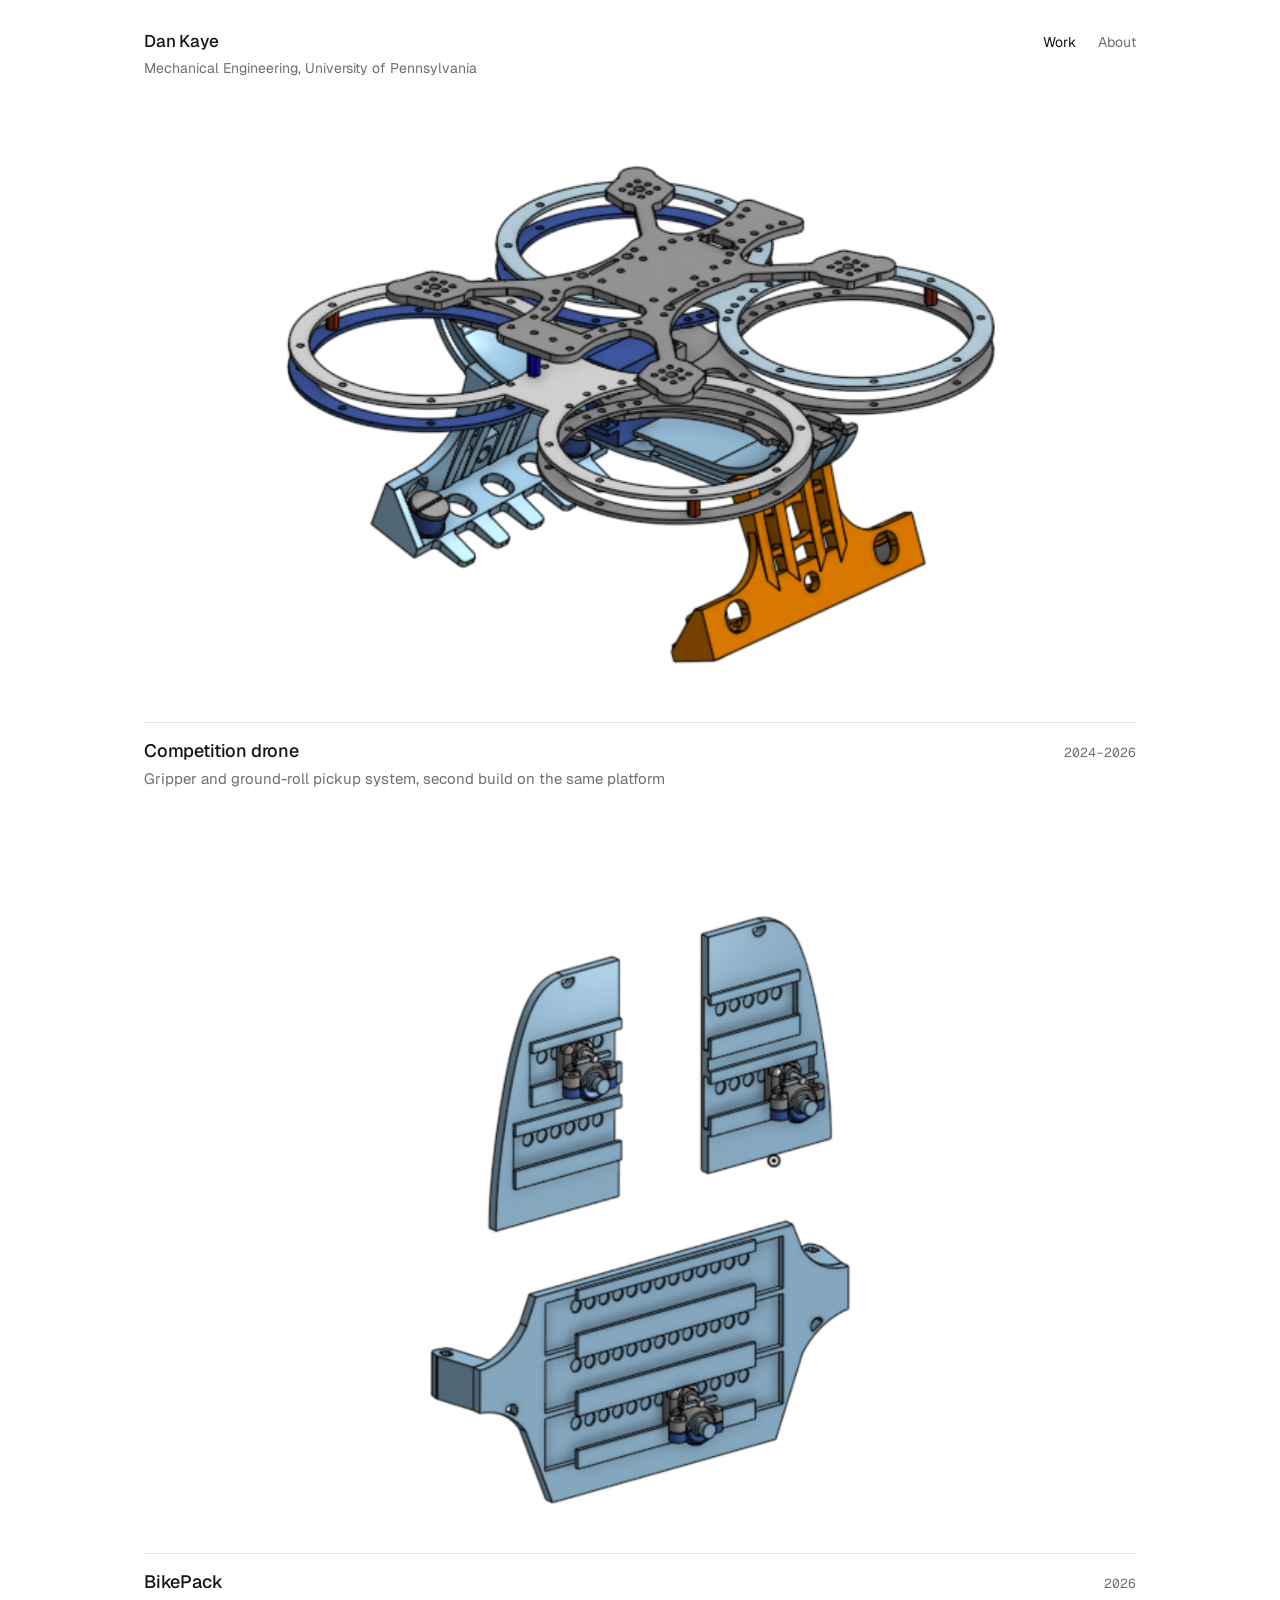
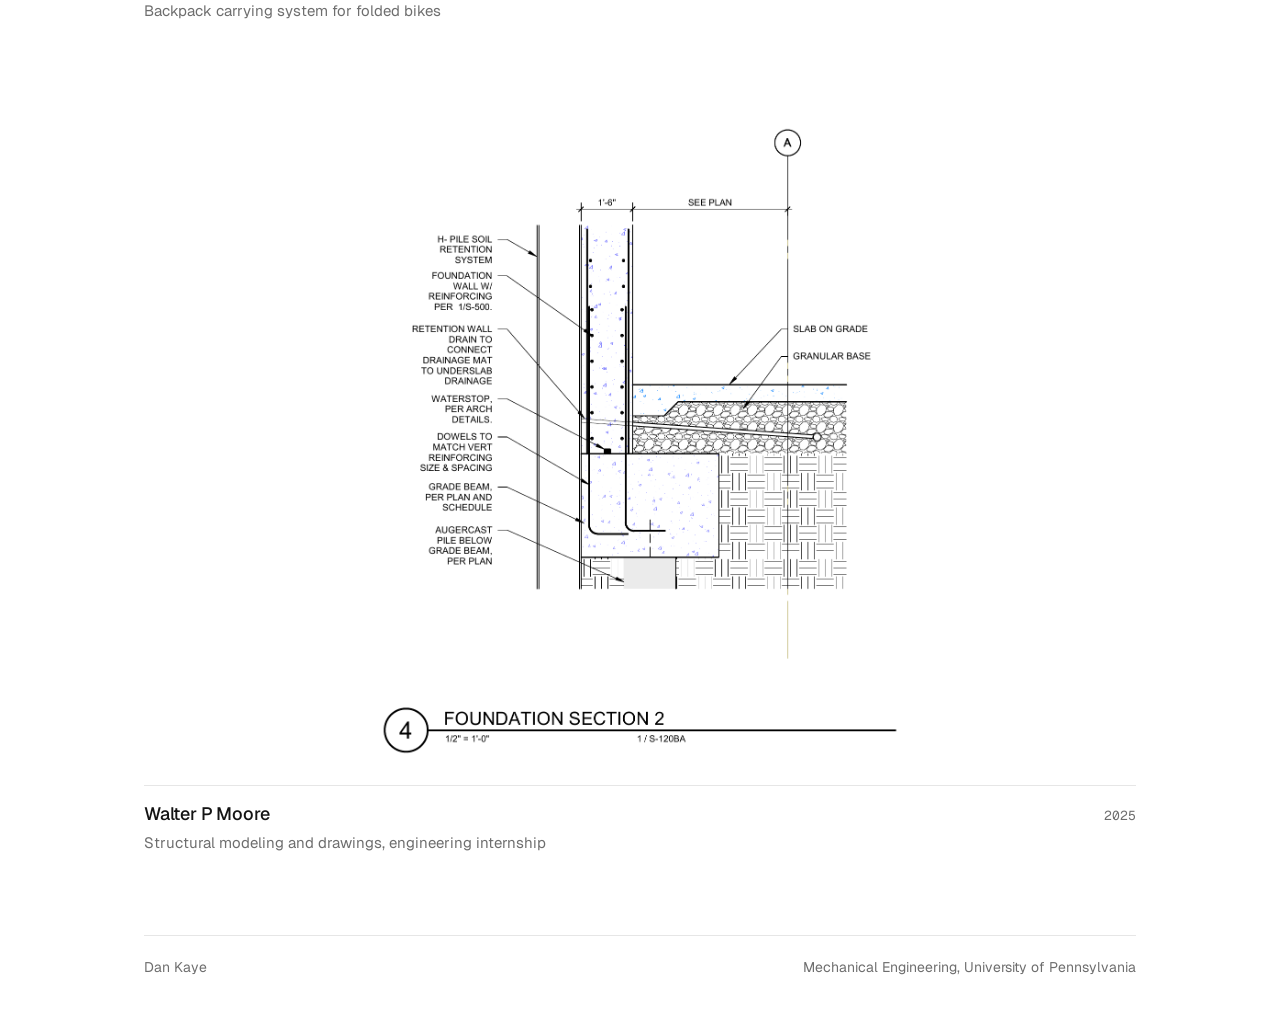
==== index.html @ 19b52ac4 "Build portfolio site: homepage, three project pages, about page Co-Authored-By: Claude Opus 5.5 <nor" ====
<!doctype html>
<html lang="en">
<head>
<meta charset="utf-8">
<meta name="viewport" content="width=device-width, initial-scale=1">
<title>Dan Kaye · Mechanical Engineering</title>
<meta name="description" content="Engineering portfolio of Dan Kaye, mechanical engineering student at the University of Pennsylvania.">
<link rel="preconnect" href="https://fonts.googleapis.com">
<link rel="preconnect" href="https://fonts.gstatic.com" crossorigin>
<link rel="stylesheet" href="https://fonts.googleapis.com/css2?family=Geist:wght@400;500&family=Geist+Mono:wght@400&display=swap">
<link rel="stylesheet" href="assets/site.css">
</head>
<body>
<div class="wrap">
  <header class="site-header">
    <div>
      <a class="site-name" href="./">Dan Kaye</a>
      <div class="site-sub">Mechanical Engineering, University of Pennsylvania</div>
    </div>
    <nav class="site-nav" aria-label="Main">
      <a href="./" aria-current="page">Work</a>
      <a href="about.html">About</a>
    </nav>
  </header>

  <main class="work">
    <a class="work-item" href="projects/drone.html">
      <div class="work-shot"><img src="assets/img/drone/gripper-build.png" width="757" height="546" alt="CAD render of the competition drone with its gripper and ground-roll casters"></div>
      <div class="caption">
        <div>
          <div class="caption-title">Competition drone</div>
          <div class="caption-desc">Gripper and ground-roll pickup system, second build on the same platform</div>
        </div>
        <div class="caption-year">2024–2026</div>
      </div>
    </a>

    <a class="work-item" href="projects/bikepack.html">
      <div class="work-shot"><img src="assets/img/bikepack/v2-assembly.png" width="530" height="722" alt="CAD render of the BikePack back plate, shoulder plates and locking anchors"></div>
      <div class="caption">
        <div>
          <div class="caption-title">BikePack</div>
          <div class="caption-desc">Backpack carrying system for folded bikes</div>
        </div>
        <div class="caption-year">2026</div>
      </div>
    </a>

    <a class="work-item" href="projects/walter-p-moore.html">
      <div class="work-shot"><img src="assets/img/wpm/detail4.png" width="1137" height="1370" alt="Foundation section detail from a structural drawing set"></div>
      <div class="caption">
        <div>
          <div class="caption-title">Walter P Moore</div>
          <div class="caption-desc">Structural modeling and drawings, engineering internship</div>
        </div>
        <div class="caption-year">2025</div>
      </div>
    </a>
  </main>

  <footer class="site-footer">
    <span>Dan Kaye</span>
    <span>Mechanical Engineering, University of Pennsylvania</span>
  </footer>
</div>
</body>
</html>
---- assets/site.css ----
/*
  Site styles. One column, images float on white, text stays quiet.
  Light-only by design: every render and drawing has a white background.
*/
:root {
  --paper: #ffffff;
  --ink: #141414;
  --quiet: #6e6e6e;
  --rule: #e6e6e6;
  --sans: 'Geist', system-ui, -apple-system, 'Segoe UI', Roboto, sans-serif;
  --mono: 'Geist Mono', ui-monospace, SFMono-Regular, Menlo, monospace;
  color-scheme: light;
}

*, *::before, *::after { box-sizing: border-box; }

html { -webkit-text-size-adjust: 100%; }

body {
  margin: 0;
  background: var(--paper);
  color: var(--ink);
  font-family: var(--sans);
  font-size: 16px;
  line-height: 1.6;
}

img { display: block; max-width: 100%; height: auto; }

a { color: inherit; }

a:focus-visible { outline: 2px solid var(--ink); outline-offset: 3px; }

.wrap { max-width: 1040px; margin: 0 auto; padding-inline: 24px; }

/* Header */
.site-header {
  display: flex;
  justify-content: space-between;
  align-items: baseline;
  gap: 16px;
  flex-wrap: wrap;
  padding-block: 28px 0;
}
.site-name { font-size: 17px; font-weight: 500; letter-spacing: -0.01em; text-decoration: none; }
.site-sub { color: var(--quiet); font-size: 14px; margin-top: 2px; }
.site-nav { display: flex; gap: 22px; font-size: 14px; }
.site-nav a { color: var(--quiet); text-decoration: none; }
.site-nav a:hover, .site-nav a[aria-current="page"] { color: var(--ink); }

/* Homepage project list */
.work { padding-block: 56px 40px; display: grid; gap: 104px; }
.work-item { display: block; text-decoration: none; }
.work-shot {
  display: flex;
  justify-content: center;
  align-items: center;
  min-height: min(62vh, 600px);
}
.work-shot img { max-height: min(70vh, 640px); width: auto; }
.caption {
  display: flex;
  justify-content: space-between;
  align-items: baseline;
  gap: 16px;
  border-top: 1px solid var(--rule);
  padding-top: 14px;
  margin-top: 28px;
}
.caption-title { font-size: 18px; font-weight: 500; letter-spacing: -0.01em; }
.caption-desc { color: var(--quiet); margin-top: 2px; font-size: 15px; }
.caption-year { font-family: var(--mono); font-size: 13px; color: var(--quiet); white-space: nowrap; }
.work-item:hover .caption-title { text-decoration: underline; text-underline-offset: 4px; text-decoration-thickness: 1px; }

/* Project pages */
.project { padding-block: 56px 24px; }
.back { font-size: 14px; color: var(--quiet); text-decoration: none; }
.back:hover { color: var(--ink); }
.project h1 {
  font-size: clamp(28px, 4vw, 36px);
  font-weight: 500;
  letter-spacing: -0.02em;
  line-height: 1.15;
  margin: 20px 0 10px;
  text-wrap: balance;
}
.lede { font-size: 18px; max-width: 640px; margin: 0; color: var(--ink); }

.facts {
  display: grid;
  grid-template-columns: repeat(auto-fit, minmax(170px, 1fr));
  gap: 16px 24px;
  border-top: 1px solid var(--rule);
  margin: 32px 0 0;
  padding-top: 16px;
}
.facts div { min-width: 0; }
.facts dt { font-family: var(--mono); font-size: 12px; color: var(--quiet); letter-spacing: 0.02em; }
.facts dd { margin: 4px 0 0; font-size: 15px; }

.hero { display: flex; justify-content: center; padding-block: 56px 24px; }
.hero img { max-height: min(75vh, 700px); width: auto; }

.prose { max-width: 640px; }
.prose h2 { font-size: 20px; font-weight: 500; letter-spacing: -0.01em; margin: 56px 0 12px; }
.prose p { margin: 0 0 14px; }
.prose ul { margin: 0 0 14px; padding-left: 20px; }
.prose li { margin-bottom: 10px; }
.prose strong { font-weight: 500; }

figure { margin: 0; }
.figure { margin-block: 48px; }
.figure .frame { display: flex; justify-content: center; }
.figure img { max-height: min(70vh, 640px); width: auto; }
.figure figcaption { color: var(--quiet); font-size: 14px; margin-top: 12px; text-align: center; }

.pair { display: grid; grid-template-columns: repeat(auto-fit, minmax(280px, 1fr)); gap: 32px; margin-block: 48px; align-items: end; }
.pair figure .frame { display: flex; justify-content: center; }
.pair img { max-height: 460px; width: auto; }
.pair figcaption { color: var(--quiet); font-size: 14px; margin-top: 12px; text-align: center; }

.next {
  display: flex;
  justify-content: space-between;
  gap: 16px;
  border-top: 1px solid var(--rule);
  margin-top: 72px;
  padding-top: 16px;
  font-size: 15px;
}
.next a { text-decoration: none; }
.next a:hover { text-decoration: underline; text-underline-offset: 4px; }
.next span { color: var(--quiet); font-size: 13px; font-family: var(--mono); display: block; }

/* About */
.about { padding-block: 56px 24px; }
.about h1 { font-size: clamp(28px, 4vw, 36px); font-weight: 500; letter-spacing: -0.02em; margin: 0 0 16px; }
.list { list-style: none; padding: 0; margin: 0; border-top: 1px solid var(--rule); }
.list li { display: flex; justify-content: space-between; align-items: baseline; gap: 16px; padding: 12px 0; border-bottom: 1px solid var(--rule); }
.list li span:last-child { color: var(--quiet); font-family: var(--mono); font-size: 13px; white-space: nowrap; }

/* Footer */
.site-footer {
  border-top: 1px solid var(--rule);
  margin-top: 40px;
  padding-block: 20px 36px;
  display: flex;
  justify-content: space-between;
  flex-wrap: wrap;
  gap: 12px;
  color: var(--quiet);
  font-size: 14px;
}

@media (max-width: 560px) {
  .work { gap: 72px; padding-block: 40px; }
  .work-shot { min-height: 0; }
  .caption { flex-direction: column; gap: 4px; }
  .hero { padding-block: 40px 16px; }
  .list li { flex-direction: column; gap: 2px; }
}
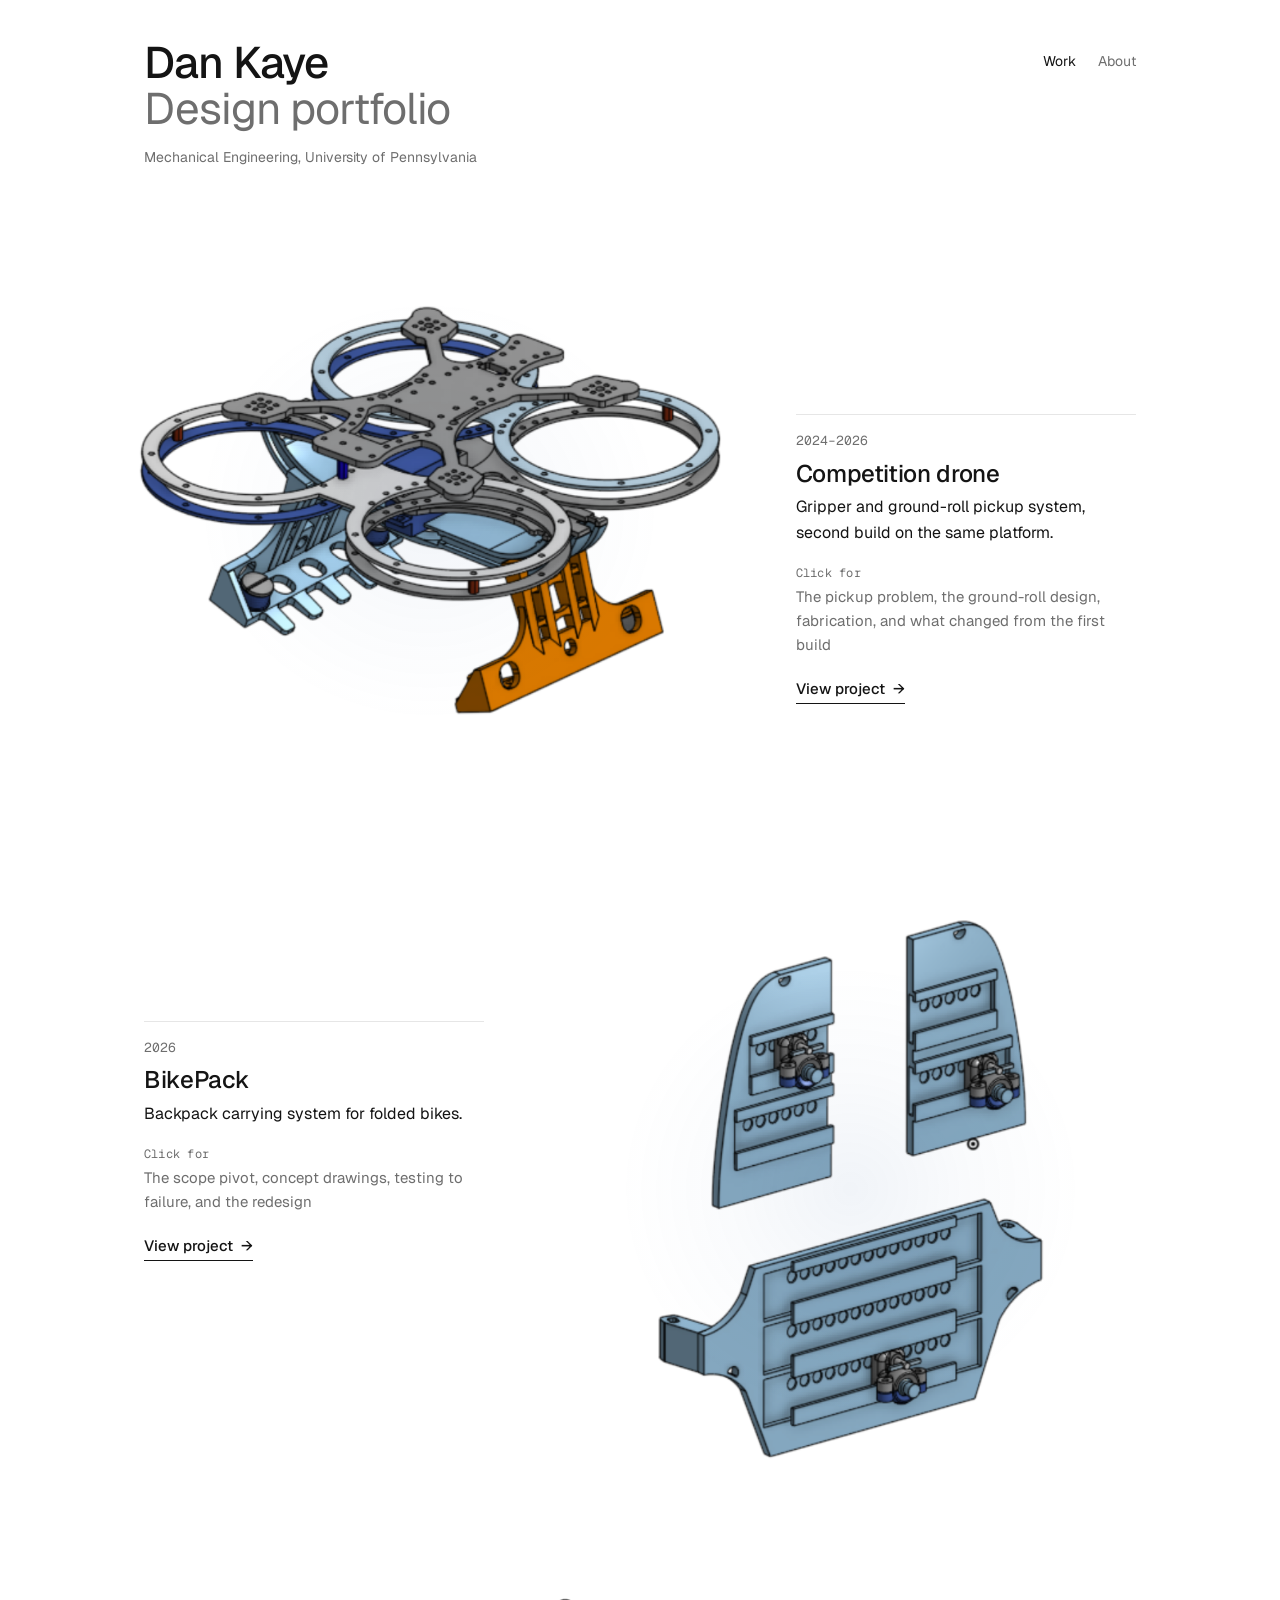
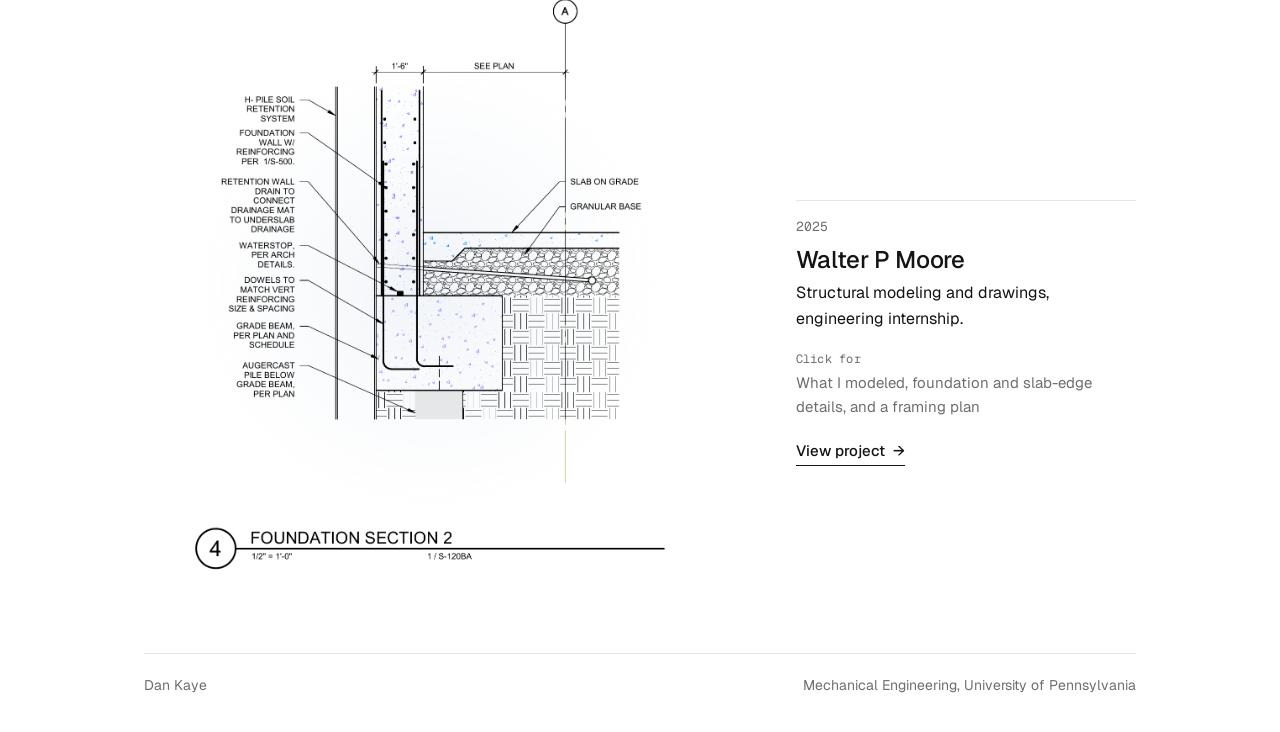
==== commit e4da377c: "Homepage side-by-side layout with hover halo; BikePack concept drawings, bike model and assembled an" ====
--- a/index.html
+++ b/index.html
@@ -3,8 +3,8 @@
 <head>
 <meta charset="utf-8">
 <meta name="viewport" content="width=device-width, initial-scale=1">
-<title>Dan Kaye · Mechanical Engineering</title>
-<meta name="description" content="Engineering portfolio of Dan Kaye, mechanical engineering student at the University of Pennsylvania.">
+<title>Dan Kaye · Design Portfolio</title>
+<meta name="description" content="Design portfolio of Dan Kaye, mechanical engineering student at the University of Pennsylvania.">
 <link rel="preconnect" href="https://fonts.googleapis.com">
 <link rel="preconnect" href="https://fonts.gstatic.com" crossorigin>
 <link rel="stylesheet" href="https://fonts.googleapis.com/css2?family=Geist:wght@400;500&family=Geist+Mono:wght@400&display=swap">
@@ -12,10 +12,11 @@
 </head>
 <body>
 <div class="wrap">
-  <header class="site-header">
+  <header class="home-header">
     <div>
-      <a class="site-name" href="./">Dan Kaye</a>
-      <div class="site-sub">Mechanical Engineering, University of Pennsylvania</div>
+      <h1 class="home-name">Dan Kaye</h1>
+      <p class="home-title">Design portfolio</p>
+      <p class="home-sub">Mechanical Engineering, University of Pennsylvania</p>
     </div>
     <nav class="site-nav" aria-label="Main">
       <a href="./" aria-current="page">Work</a>
@@ -26,34 +27,34 @@
   <main class="work">
     <a class="work-item" href="projects/drone.html">
       <div class="work-shot"><img src="assets/img/drone/gripper-build.png" width="757" height="546" alt="CAD render of the competition drone with its gripper and ground-roll casters"></div>
-      <div class="caption">
-        <div>
-          <div class="caption-title">Competition drone</div>
-          <div class="caption-desc">Gripper and ground-roll pickup system, second build on the same platform</div>
-        </div>
-        <div class="caption-year">2024–2026</div>
+      <div class="work-text">
+        <div class="work-year">2024–2026</div>
+        <h2 class="work-title">Competition drone</h2>
+        <p class="work-desc">Gripper and ground-roll pickup system, second build on the same platform.</p>
+        <p class="work-outline"><span>Click for</span>The pickup problem, the ground-roll design, fabrication, and what changed from the first build</p>
+        <span class="work-cta">View project <span aria-hidden="true">→</span></span>
       </div>
     </a>
 
-    <a class="work-item" href="projects/bikepack.html">
+    <a class="work-item flip" href="projects/bikepack.html">
       <div class="work-shot"><img src="assets/img/bikepack/v2-assembly.png" width="530" height="722" alt="CAD render of the BikePack back plate, shoulder plates and locking anchors"></div>
-      <div class="caption">
-        <div>
-          <div class="caption-title">BikePack</div>
-          <div class="caption-desc">Backpack carrying system for folded bikes</div>
-        </div>
-        <div class="caption-year">2026</div>
+      <div class="work-text">
+        <div class="work-year">2026</div>
+        <h2 class="work-title">BikePack</h2>
+        <p class="work-desc">Backpack carrying system for folded bikes.</p>
+        <p class="work-outline"><span>Click for</span>The scope pivot, concept drawings, testing to failure, and the redesign</p>
+        <span class="work-cta">View project <span aria-hidden="true">→</span></span>
       </div>
     </a>
 
     <a class="work-item" href="projects/walter-p-moore.html">
       <div class="work-shot"><img src="assets/img/wpm/detail4.png" width="1137" height="1370" alt="Foundation section detail from a structural drawing set"></div>
-      <div class="caption">
-        <div>
-          <div class="caption-title">Walter P Moore</div>
-          <div class="caption-desc">Structural modeling and drawings, engineering internship</div>
-        </div>
-        <div class="caption-year">2025</div>
+      <div class="work-text">
+        <div class="work-year">2025</div>
+        <h2 class="work-title">Walter P Moore</h2>
+        <p class="work-desc">Structural modeling and drawings, engineering internship.</p>
+        <p class="work-outline"><span>Click for</span>What I modeled, foundation and slab-edge details, and a framing plan</p>
+        <span class="work-cta">View project <span aria-hidden="true">→</span></span>
       </div>
     </a>
   </main>
--- a/assets/site.css
+++ b/assets/site.css
@@ -48,29 +48,94 @@
 .site-nav a { color: var(--quiet); text-decoration: none; }
 .site-nav a:hover, .site-nav a[aria-current="page"] { color: var(--ink); }
 
-/* Homepage project list */
-.work { padding-block: 56px 40px; display: grid; gap: 104px; }
-.work-item { display: block; text-decoration: none; }
+/* Homepage header */
+.home-header {
+  display: flex;
+  justify-content: space-between;
+  align-items: flex-start;
+  gap: 16px;
+  flex-wrap: wrap;
+  padding-block: 40px 0;
+}
+.home-name { font-size: clamp(32px, 5vw, 44px); font-weight: 500; letter-spacing: -0.025em; line-height: 1.05; margin: 0; }
+.home-title { font-size: clamp(32px, 5vw, 44px); font-weight: 400; letter-spacing: -0.025em; line-height: 1.05; margin: 0; color: var(--quiet); }
+.home-sub { font-size: 14px; color: var(--quiet); margin: 14px 0 0; }
+.home-header .site-nav { padding-top: 10px; }
+
+/* Homepage project list: image on one side, text on the other, alternating */
+.work { padding-block: 72px 40px; display: grid; gap: 120px; }
+.work-item {
+  display: grid;
+  grid-template-columns: minmax(0, 7fr) minmax(0, 4fr);
+  gap: 56px;
+  align-items: center;
+  text-decoration: none;
+}
+.work-item.flip { grid-template-columns: minmax(0, 4fr) minmax(0, 7fr); }
+.work-item.flip .work-shot { order: 2; }
+.work-item:not(.flip) .work-shot { margin-left: -24px; }
+.work-item.flip .work-shot { margin-right: -24px; }
+.work-item:not(.flip) .work-text { margin-top: 96px; }
+.work-item.flip .work-text { margin-bottom: 96px; }
+
 .work-shot {
+  position: relative;
   display: flex;
   justify-content: center;
   align-items: center;
-  min-height: min(62vh, 600px);
-}
-.work-shot img { max-height: min(70vh, 640px); width: auto; }
-.caption {
-  display: flex;
-  justify-content: space-between;
-  align-items: baseline;
-  gap: 16px;
-  border-top: 1px solid var(--rule);
-  padding-top: 14px;
-  margin-top: 28px;
-}
-.caption-title { font-size: 18px; font-weight: 500; letter-spacing: -0.01em; }
-.caption-desc { color: var(--quiet); margin-top: 2px; font-size: 15px; }
-.caption-year { font-family: var(--mono); font-size: 13px; color: var(--quiet); white-space: nowrap; }
-.work-item:hover .caption-title { text-decoration: underline; text-underline-offset: 4px; text-decoration-thickness: 1px; }
+  min-height: min(60vh, 560px);
+  isolation: isolate;
+}
+.work-shot::before {
+  content: "";
+  position: absolute;
+  inset: 4% 6%;
+  z-index: -1;
+  border-radius: 50%;
+  background: radial-gradient(closest-side, rgba(66, 110, 168, 0.30), rgba(66, 110, 168, 0.12) 50%, rgba(66, 110, 168, 0) 100%);
+  opacity: 0.25;
+  transform: scale(0.85);
+  transition: opacity 0.45s ease, transform 0.6s cubic-bezier(0.2, 0.7, 0.2, 1);
+}
+.work-shot img {
+  max-height: min(64vh, 600px);
+  width: auto;
+  mix-blend-mode: multiply;
+  transition: transform 0.6s cubic-bezier(0.2, 0.7, 0.2, 1);
+}
+.work-item:hover .work-shot::before,
+.work-item:focus-visible .work-shot::before { opacity: 1; transform: scale(1); }
+.work-item:hover .work-shot img,
+.work-item:focus-visible .work-shot img { transform: translateY(-6px) scale(1.02); }
+.work-item:focus-visible { outline: none; }
+.work-item:focus-visible .work-title { text-decoration: underline; text-underline-offset: 4px; }
+
+.work-text { border-top: 1px solid var(--rule); padding-top: 16px; }
+.work-year { font-family: var(--mono); font-size: 13px; color: var(--quiet); }
+.work-title { font-size: 24px; font-weight: 500; letter-spacing: -0.015em; line-height: 1.2; margin: 8px 0 6px; }
+.work-desc { margin: 0; color: var(--ink); }
+.work-outline { margin: 18px 0 0; color: var(--quiet); font-size: 15px; }
+.work-outline span { display: block; font-family: var(--mono); font-size: 12px; letter-spacing: 0.02em; color: var(--quiet); margin-bottom: 2px; }
+.work-cta { display: inline-flex; gap: 8px; margin-top: 20px; font-size: 15px; font-weight: 500; border-bottom: 1px solid var(--ink); padding-bottom: 2px; }
+.work-cta span { transition: transform 0.35s cubic-bezier(0.2, 0.7, 0.2, 1); }
+.work-item:hover .work-cta span,
+.work-item:focus-visible .work-cta span { transform: translateX(5px); }
+
+.note { color: var(--quiet); font-size: 13px; text-align: center; margin: -24px 0 0; }
+
+@media (prefers-reduced-motion: reduce) {
+  .work-shot::before, .work-shot img, .work-cta span { transition: none; }
+  .work-item:hover .work-shot img, .work-item:focus-visible .work-shot img { transform: none; }
+}
+
+@media (max-width: 820px) {
+  .work { gap: 80px; padding-block: 48px 32px; }
+  .work-item, .work-item.flip { grid-template-columns: minmax(0, 1fr); gap: 24px; }
+  .work-item.flip .work-shot { order: 0; }
+  .work-item:not(.flip) .work-shot, .work-item.flip .work-shot { margin: 0; }
+  .work-item:not(.flip) .work-text, .work-item.flip .work-text { margin: 0; }
+  .work-shot { min-height: 0; }
+}
 
 /* Project pages */
 .project { padding-block: 56px 24px; }
@@ -153,9 +218,6 @@
 }
 
 @media (max-width: 560px) {
-  .work { gap: 72px; padding-block: 40px; }
-  .work-shot { min-height: 0; }
-  .caption { flex-direction: column; gap: 4px; }
   .hero { padding-block: 40px 16px; }
   .list li { flex-direction: column; gap: 2px; }
 }
